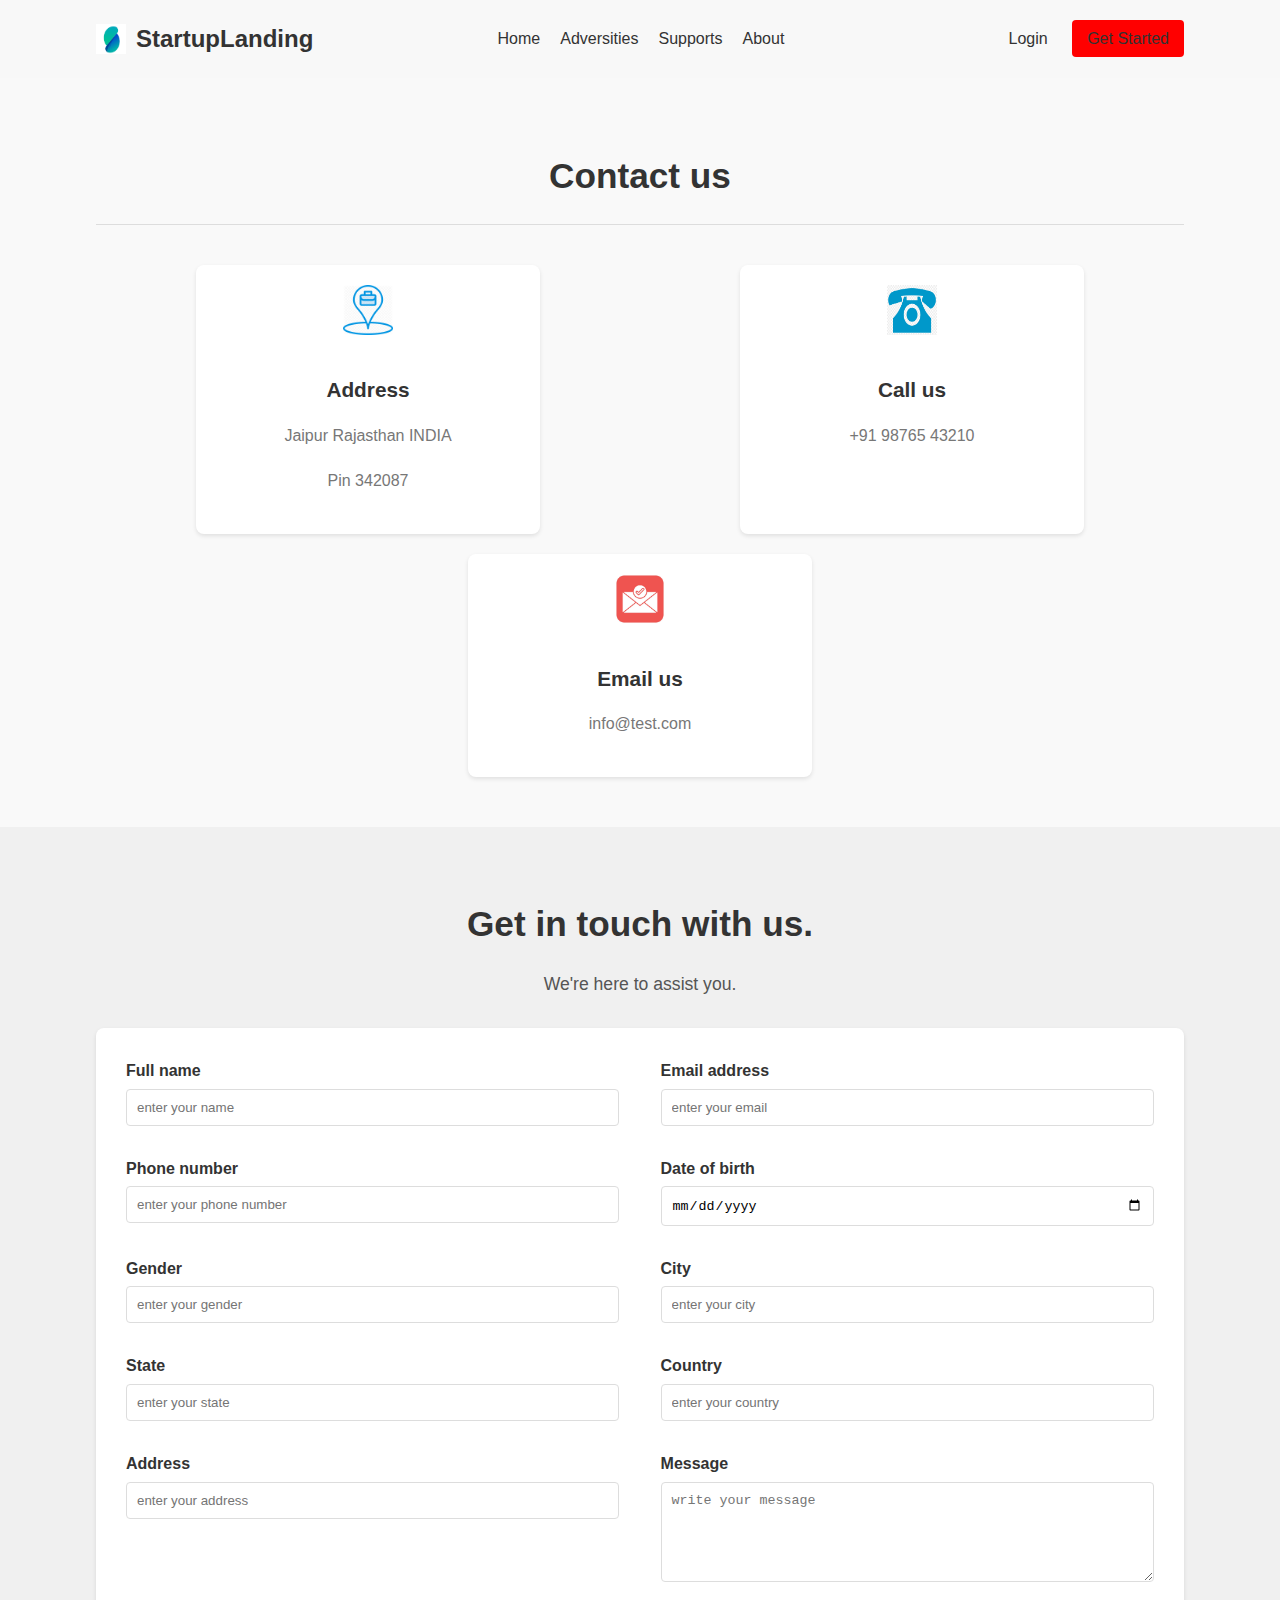
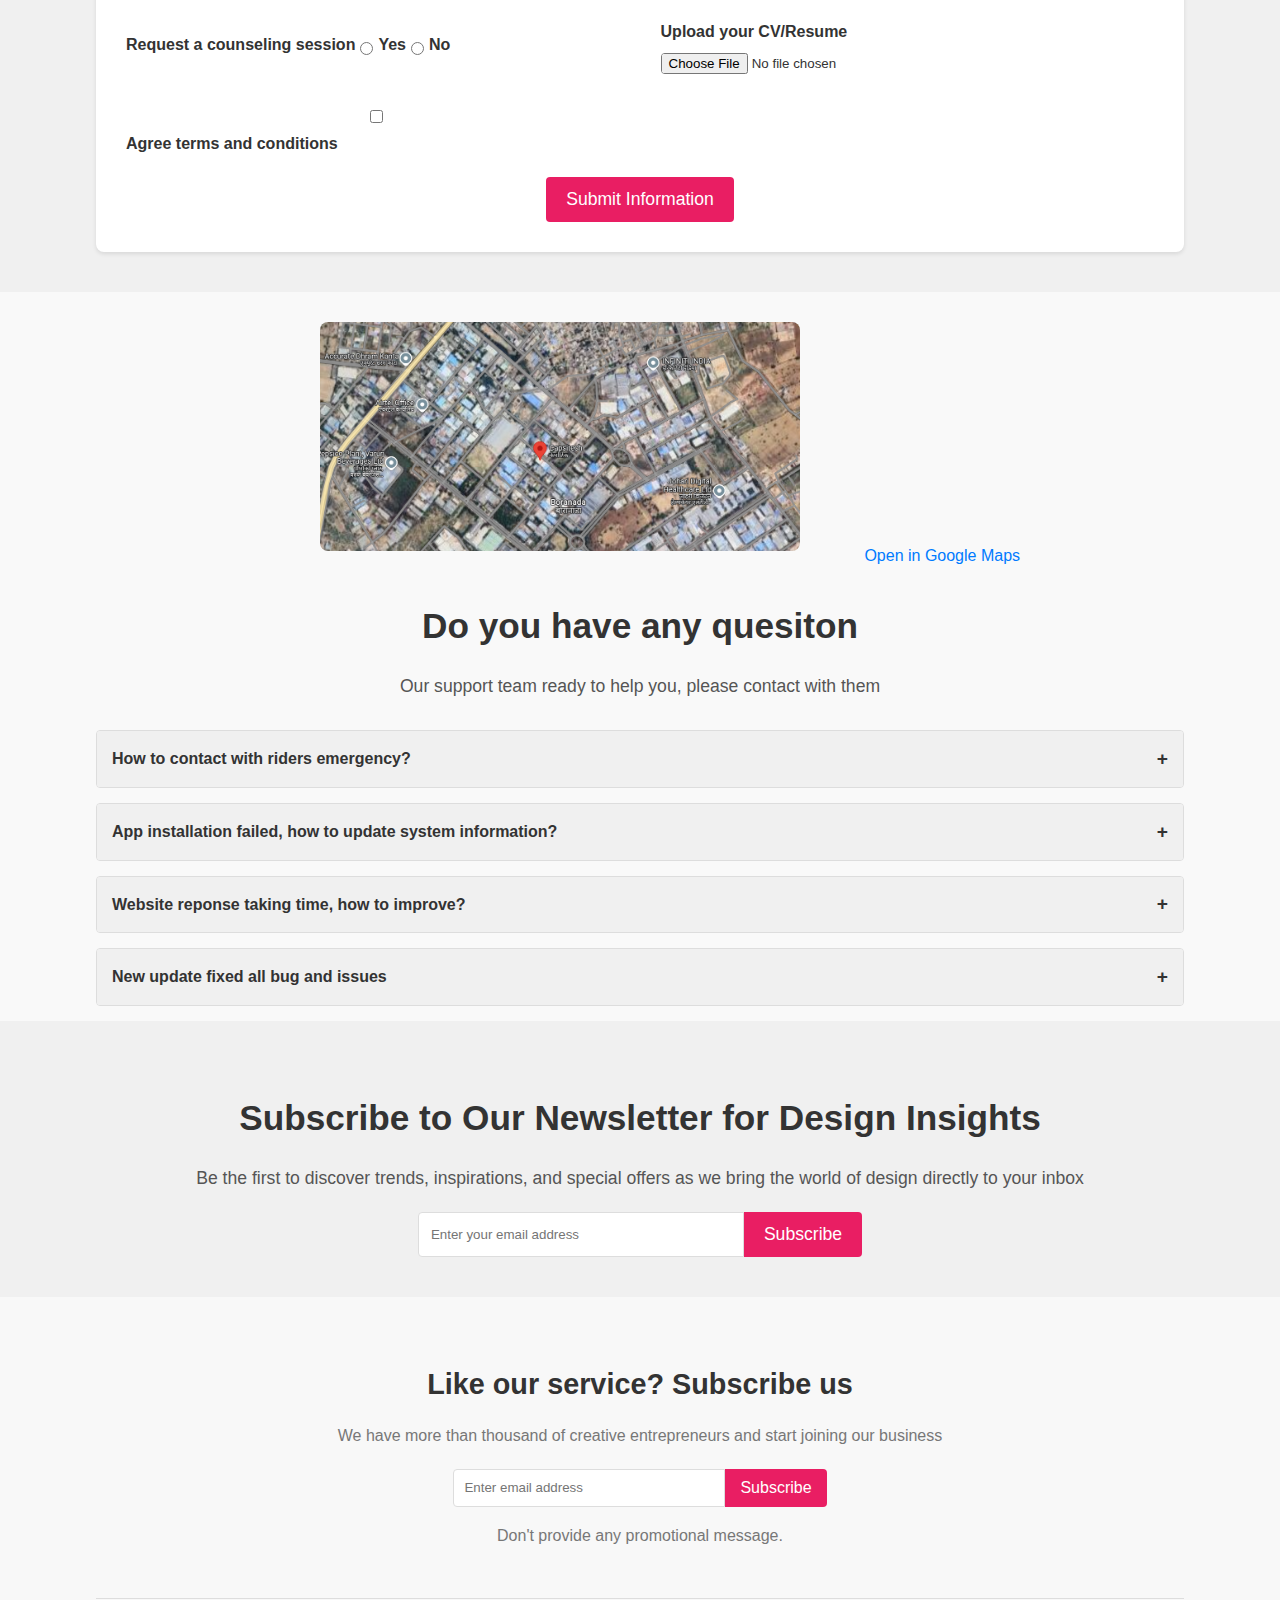
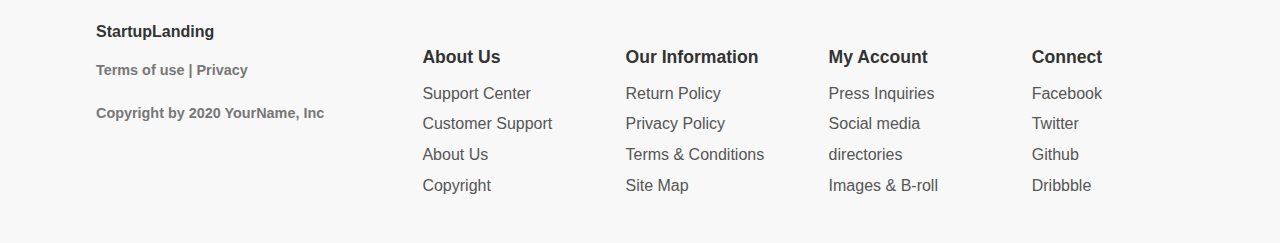
==== contact.html @ 961de713 "Fitst Comment 30-1-25" ====
<!DOCTYPE html>
    <html lang="en">
    <head>
        <meta charset="UTF-8">
        <meta name="viewport" content="width=device-width, initial-scale=1.0">
        <title>Contact Us</title>
        <link rel="stylesheet" href="contact-css.css">
    </head>
    <body>
        <header>
            <div class="container header-container">
                <div class="logo">
                    <img src="logo.png" alt="Company Logo" class="company-logo">
                    StartupLanding
                </div>
                <nav>
                    <ul>
                        <li><a href="#">Home</a></li>
                        <li class="dropdown">
                            <a href="#" class="dropdown-toggle">Adversities</a>
                            <ul class="dropdown-menu">
                                <li><a href="#">Challenge 1</a></li>
                                <li><a href="#">Challenge 2</a></li>
                                <li><a href="#">Challenge 3</a></li>
                            </ul>
                        </li>
                        <li class="dropdown">
                            <a href="#" class="dropdown-toggle">Supports</a>
                            <ul class="dropdown-menu">
                                <li><a href="#">Support 1</a></li>
                                <li><a href="#">Support 2</a></li>
                                <li><a href="#">Support 3</a></li>
                            </ul>
                        </li>
                        <li><a href="#">About</a></li>
                    </ul>
                </nav>
                <div class="auth">
                    <a href="#">Login</a>
                    <a href="#" class="get-started">Get Started</a>
                </div>
            </div>
        </header>
        <section class="contact-section">
            <div class="container">
                <h2>Contact us</h2>
                <hr>
                <div class="contact-info">
                    <div class="info-box">
                        <img src="address.jpg" alt="Address Icon">
                        <h3>Address</h3>
                        <p>Jaipur Rajasthan INDIA</p>
                        <p>Pin 342087</p>
                    </div>
                    <div class="info-box">
                        <img src="call.png" alt="Call Icon">
                        <h3>Call us</h3>
                        <p>+91 98765 43210</p>
                    </div>
                    <div class="info-box">
                        <img src="emaill.jpg" alt="Email Icon">
                        <h3>Email us</h3>
                        <p>info@test.com</p>
                    </div>
                </div>
            </div>
        </section>
        <section class="form-section">
            <div class="container">
                <h2>Get in touch with us.</h2>
                <p>We're here to assist you.</p>
                <form class="contact-form">
                    <div class="form-row">
                        <div class="form-group">
                            <label for="full-name">Full name</label>
                            <input type="text" id="full-name" placeholder="enter your name">
                        </div>
                        <div class="form-group">
                            <label for="email">Email address</label>
                            <input type="email" id="email" placeholder="enter your email">
                        </div>
                    </div>
                    <div class="form-row">
                        <div class="form-group">
                            <label for="phone">Phone number</label>
                            <input type="tel" id="phone" placeholder="enter your phone number">
                        </div>
                        <div class="form-group">
                            <label for="dob">Date of birth</label>
                            <input type="date" id="dob" placeholder="enter your dat-of-birth">
                        </div>
                    </div>
                    <div class="form-row">
                        <div class="form-group">
                            <label for="gender">Gender</label>
                            <input type="text" id="gender" placeholder="enter your gender">
                        </div>
                        <div class="form-group">
                            <label for="city">City</label>
                            <input type="text" id="city" placeholder="enter your city">
                        </div>
                    </div>
                    <div class="form-row">
                        <div class="form-group">
                            <label for="state">State</label>
                            <input type="text" id="state" placeholder="enter your state">
                        </div>
                         <div class="form-group">
                            <label for="country">Country</label>
                            <input type="text" id="country" placeholder="enter your country">
                        </div>
                    </div>
                    <div class="form-row">
                        <div class="form-group">
                            <label for="address">Address</label>
                            <input type="text" id="address" placeholder="enter your address">
                        </div>
                        <div class="form-group">
                            <label for="message">Message</label>
                            <textarea id="message" placeholder="write your message"></textarea>
                        </div>
                    </div>
                    <div class="form-row">
                        <div class="form-group radio-group">
                            <label>Request a counseling session</label>
                            <div class="radio-options">
                                <input type="radio" id="yes" name="counseling" value="yes">
                                <label for="yes">Yes</label>
                                <input type="radio" id="no" name="counseling" value="no">
                                <label for="no">No</label>
                            </div>
                        </div>
                        <div class="form-group file-upload">
                            <label for="cv">Upload your CV/Resume</label>
                            <input type="file" id="cv">
                        </div>
                    </div>
                    <div class="form-group">
                        <input type="checkbox" id="terms">
                        <label for="terms">Agree terms and conditions</label>
                    </div>
                    <button type="submit" class="submit-btn">Submit Information</button>
                </form>
            </div>
        </section>
        <div class="map-container">
            <a href="https://www.google.com/maps" target="_blank">
                <img src="capsitech.png" alt="Map Location">
            </a>
            <a href="https://www.google.com/maps" target="_blank">Open in Google Maps</a>
        </div>
        <div class="container">
            <h2>Do you have any quesiton</h2>
            <p>Our support team ready to help you, please contact with them</p>
            <div class="faq-section">
                <div class="faq-item">
                    <input type="checkbox" id="faq1">
                    <label for="faq1" class="faq-question">How to contact with riders emergency?</label>
                    <div class="faq-answer">Our support team is ready to help you, please contact with them.</div>
                </div>
                <div class="faq-item">
                    <input type="checkbox" id="faq2">
                    <label for="faq2" class="faq-question">App installation failed, how to update system information?</label>
                    <div class="faq-answer">Please check your internet connection and try again. If the problem persists, contact support.</div>
                </div>
                <div class="faq-item">
                    <input type="checkbox" id="faq3">
                    <label for="faq3" class="faq-question">Website reponse taking time, how to improve?</label>
                    <div class="faq-answer">Get your blood tests delivered at the home collect a sample from management news. Get your blood tests delivered at the home collect a sample from management news. Get your blood tests delivered at the home collect a sample from management news. Get your blood tests delivered at the home.</div>
                </div>
                <div class="faq-item">
                    <input type="checkbox" id="faq4">
                    <label for="faq4" class="faq-question">New update fixed all bug and issues</label>
                    <div class="faq-answer">The latest update includes fixes for all known bugs and issues.</div>
                </div>
            </div>
        </div>
        <section class="newsletter-section">
            <div class="container">
                <h2>Subscribe to Our Newsletter for Design Insights</h2>
                <p>Be the first to discover trends, inspirations, and special offers as we bring the world of design directly to your inbox</p>
                <div class="newsletter-form">
                    <input type="email" placeholder="Enter your email address">
                    <button class="subscribe-btn">Subscribe</button>
                </div>
            </div>
        </section>
        <footer>
            <div class="container footer-container">
                <div class="footer-top">
                    <div class="footer-subscribe">
                        <h2>Like our service? Subscribe us</h2>
                        <p>We have more than thousand of creative entrepreneurs and start joining our business</p>
                        <div class="subscribe-form">
                            <input type="email" placeholder="Enter email address">
                            <button class="subscribe-btn">Subscribe</button>
                        </div>
                        <p class="promo-message">Don't provide any promotional message.</p>
                    </div>
                </div>
                <div class="footer-bottom">
                    <div class="footer-logo">
                        StartupLanding
                        <p>Terms of use | Privacy</p>
                        <p>Copyright by 2020 YourName, Inc</p>
                    </div>
                    <div class="footer-links">
                        <div class="footer-column">
                            <h4>About Us</h4>
                            <ul>
                                <li><a href="#">Support Center</a></li>
                                <li><a href="#">Customer Support</a></li>
                                <li><a href="#">About Us</a></li>
                                <li><a href="#">Copyright</a></li>
                            </ul>
                        </div>
                        <div class="footer-column">
                            <h4>Our Information</h4>
                            <ul>
                                <li><a href="#">Return Policy</a></li>
                                <li><a href="#">Privacy Policy</a></li>
                                <li><a href="#">Terms & Conditions</a></li>
                                <li><a href="#">Site Map</a></li>
                            </ul>
                        </div>
                        <div class="footer-column">
                            <h4>My Account</h4>
                            <ul>
                                <li><a href="#">Press Inquiries</a></li>
                                <li><a href="#">Social media</a></li>
                                <li><a href="#">directories</a></li>
                                <li><a href="#">Images & B-roll</a></li>
                            </ul>
                        </div>
                        <div class="footer-column">
                            <h4>Connect</h4>
                            <ul>
                                <li><a href="#">Facebook</a></li>
                                <li><a href="#">Twitter</a></li>
                                <li><a href="#">Github</a></li>
                                <li><a href="#">Dribbble</a></li>
                            </ul>
                        </div>
                    </div>
                </div>
            </div>
        </footer>
    </body>
    </html>
---- contact-css.css ----
/* General Styles */
body {
    font-family: sans-serif;
    margin: 0;
    padding: 0;
    line-height: 1.6;
    background-color: #f9f9f9;
    color: #333;
  }

  .container {
    width: 85%;
    max-width: 1200px;
    margin: 0 auto;
    padding: 0 15px;
  }

  h2 {
    font-size: 2.2em;
    margin-bottom: 15px;
    text-align: center;
  }

  p {
    font-size: 1.1em;
    color: #555;
    text-align: center;
    margin-bottom: 20px;
  }

  hr {
    border: 0;
    border-top: 1px solid #ddd;
    margin: 20px 0;
  }

  /* Header Styles */
  header {
    background: #f8f8f8;
    padding: 20px 0;
  }

  .header-container {
    display: flex;
    justify-content: space-between;
    align-items: center;
  }

  .logo {
    font-size: 1.5em;
    font-weight: bold;
    display: flex;
    align-items: center;
  }

  .company-logo {
    width: 30px;
    height: 30px;
    margin-right: 10px;
  }

  nav ul {
    list-style: none;
    padding: 0;
    margin: 0;
    display: flex;
  }

  nav ul li {
    margin-right: 20px;
    position: relative;
  }

  nav ul li a {
    text-decoration: none;
    color: #333;
  }

  .dropdown-menu {
    list-style: none;
    padding: 0;
    margin: 0;
    position: absolute;
    top: 100%;
    left: 0;
    background: #fff;
    border: 1px solid #ddd;
    border-radius: 4px;
    display: none;
    z-index: 10;
  }

  .dropdown:hover .dropdown-menu {
    display: block;
  }

  .dropdown-menu li {
    margin: 0;
  }

  .dropdown-menu li a {
    display: block;
    padding: 10px 15px;
    text-decoration: none;
    color: #333;
  }

  .dropdown-menu li a:hover {
    background: #f0f0f0;
  }

  .auth a {
    text-decoration: none;
    color: #333;
    margin-left: 20px;
  }

  .get-started {
    background: red;
    color: #fff;
    padding: 10px 15px;
    border-radius: 4px;
  }

  /* Contact Section Styles */
  .contact-section {
    padding: 40px 0;
  }

  .contact-info {
    display: flex;
    justify-content: space-around;
    flex-wrap: wrap;
    margin-top: 30px;
  }

  .info-box {
    text-align: center;
    padding: 20px;
    margin: 10px;
    border-radius: 8px;
    background-color: #fff;
    box-shadow: 0 2px 4px rgba(0, 0, 0, 0.1);
    width: 28%;
  }

  .info-box img {
    width: 50px;
    height: 50px;
    margin-bottom: 10px;
  }

  .info-box h3 {
    font-size: 1.3em;
    margin-bottom: 10px;
  }

  .info-box p {
    font-size: 1em;
    color: #777;
  }

  /* Form Section Styles */
  .form-section {
    padding: 40px 0;
    background-color: #f0f0f0;
  }

  .contact-form {
    margin-top: 30px;
    background-color: #fff;
    padding: 30px;
    border-radius: 8px;
    box-shadow: 0 2px 4px rgba(0, 0, 0, 0.1);
  }

  .form-row {
    display: flex;
    flex-wrap: wrap;
    justify-content: space-between;
    margin-bottom: 15px;
  }

  .form-group {
    width: 48%;
    margin-bottom: 15px;
  }

  .form-group label {
    display: block;
    margin-bottom: 5px;
    font-weight: bold;
  }

  .form-group input,
  .form-group textarea {
    width: 100%;
    padding: 10px;
    border: 1px solid #ddd;
    border-radius: 4px;
    box-sizing: border-box;
  }

  .form-group textarea {
    height: 100px;
  }

  .radio-group {
    display: flex;
    align-items: center;
  }

  .radio-options {
    display: flex;
    align-items: center;
  }

  .radio-options input {
    margin-right: 5px;
  }

  .file-upload input {
    border: none;
    padding: 0;
  }

  .submit-btn {
    background-color: #e91e63;
    color: #fff;
    padding: 12px 20px;
    border: none;
    border-radius: 4px;
    cursor: pointer;
    font-size: 1.1em;
    display: block;
    margin: 20px auto 0;
  }

  /* Map Container Styles */
  .map-container {
    text-align: center;
    margin: 30px 0;
  }

  .map-container img {
    width: 80%;
    max-width: 600px;
    height: auto;
    border-radius: 8px;
    margin-bottom: 10px;
  }

  .map-container a {
    display: inline-block;
    text-decoration: none;
    color: #007bff;
  }

  /* FAQ Section Styles */
  .faq-section {
    margin-top: 30px;
  }

  .faq-item {
    margin-bottom: 15px;
    border: 1px solid #ddd;
    border-radius: 4px;
    overflow: hidden;
  }

  .faq-question {
    display: block;
    padding: 15px;
    background-color: #f0f0f0;
    cursor: pointer;
    font-weight: bold;
    position: relative;
  }

  .faq-question::before {
    content: '+';
    position: absolute;
    right: 15px;
    top: 50%;
    transform: translateY(-50%);
    font-size: 1.2em;
  }

  .faq-item input[type="checkbox"] {
    display: none;
  }

  .faq-item input[type="checkbox"]:checked + .faq-question::before {
    content: '-';
  }

  .faq-answer {
    padding: 15px;
    background-color: #fff;
    display: none;
  }

  .faq-item input[type="checkbox"]:checked + .faq-question + .faq-answer {
    display: block;
  }

  /* Newsletter Section Styles */
  .newsletter-section {
    padding: 40px 0;
    background-color: #f0f0f0;
  }

  .newsletter-form {
    display: flex;
    justify-content: center;
    margin-top: 20px;
  }

  .newsletter-form input {
    padding: 12px;
    border: 1px solid #ddd;
    border-radius: 4px 0 0 4px;
    width: 300px;
  }

  .newsletter-form button {
    background-color: #e91e63;
    color: #fff;
    padding: 12px 20px;
    border: none;
    border-radius: 0 4px 4px 0;
    cursor: pointer;
    font-size: 1.1em;
  }

  /* Footer Styles */
  footer {
    background-color: #f8f8f8;
    padding: 40px 0;
  }

  .footer-container {
    display: flex;
    flex-direction: column;
  }

  .footer-top {
    display: flex;
    justify-content: center;
    margin-bottom: 30px;
  }

  .footer-subscribe {
    text-align: center;
    width: 70%;
  }

  .footer-subscribe h2 {
    font-size: 1.8em;
    margin-bottom: 10px;
  }

  .footer-subscribe p {
    font-size: 1em;
    color: #777;
    margin-bottom: 20px;
  }

  .subscribe-form {
    display: flex;
    justify-content: center;
    margin-bottom: 10px;
  }

  .subscribe-form input {
    padding: 10px;
    border: 1px solid #ddd;
    border-radius: 4px 0 0 4px;
    width: 250px;
  }

  .subscribe-form button {
    background-color: #e91e63;
    color: #fff;
    padding: 10px 15px;
    border: none;
    border-radius: 0 4px 4px 0;
    cursor: pointer;
    font-size: 1em;
  }

  .promo-message {
    font-size: 0.9em;
    color: #999;
    text-align: center;
  }

  .footer-bottom {
    display: flex;
    justify-content: space-between;
    flex-wrap: wrap;
    padding-top: 20px;
    border-top: 1px solid #ddd;
  }

  .footer-logo {
    width: 25%;
    font-weight: bold;
  }

  .footer-logo p {
    font-size: 0.9em;
    color: #777;
    text-align: left;
  }

  .footer-links {
    display: flex;
    justify-content: space-between;
    width: 70%;
  }

  .footer-column {
    width: 20%;
  }

  .footer-column h4 {
    font-size: 1.1em;
    margin-bottom: 10px;
  }

  .footer-column ul {
    list-style: none;
    padding: 0;
    margin: 0;
  }

  .footer-column ul li {
    margin-bottom: 5px;
  }

  .footer-column ul li a {
    text-decoration: none;
    color: #555;
  }

  /* Responsive Design */
  @media (max-width: 768px) {
    .container {
      width: 95%;
    }

    .header-container,
    .contact-info,
    .form-row,
    .footer-top,
    .footer-bottom,
    .footer-links {
      flex-direction: column;
      align-items: center;
    }

    .info-box {
      width: 90%;
    }

    .form-group {
      width: 100%;
    }

    .footer-subscribe {
      width: 90%;
    }

    .footer-logo,
    .footer-links,
    .footer-column {
      width: 100%;
      text-align: center;
      margin-bottom: 20px;
    }
    .newsletter-form input {
      width: 80%;
    }
  }
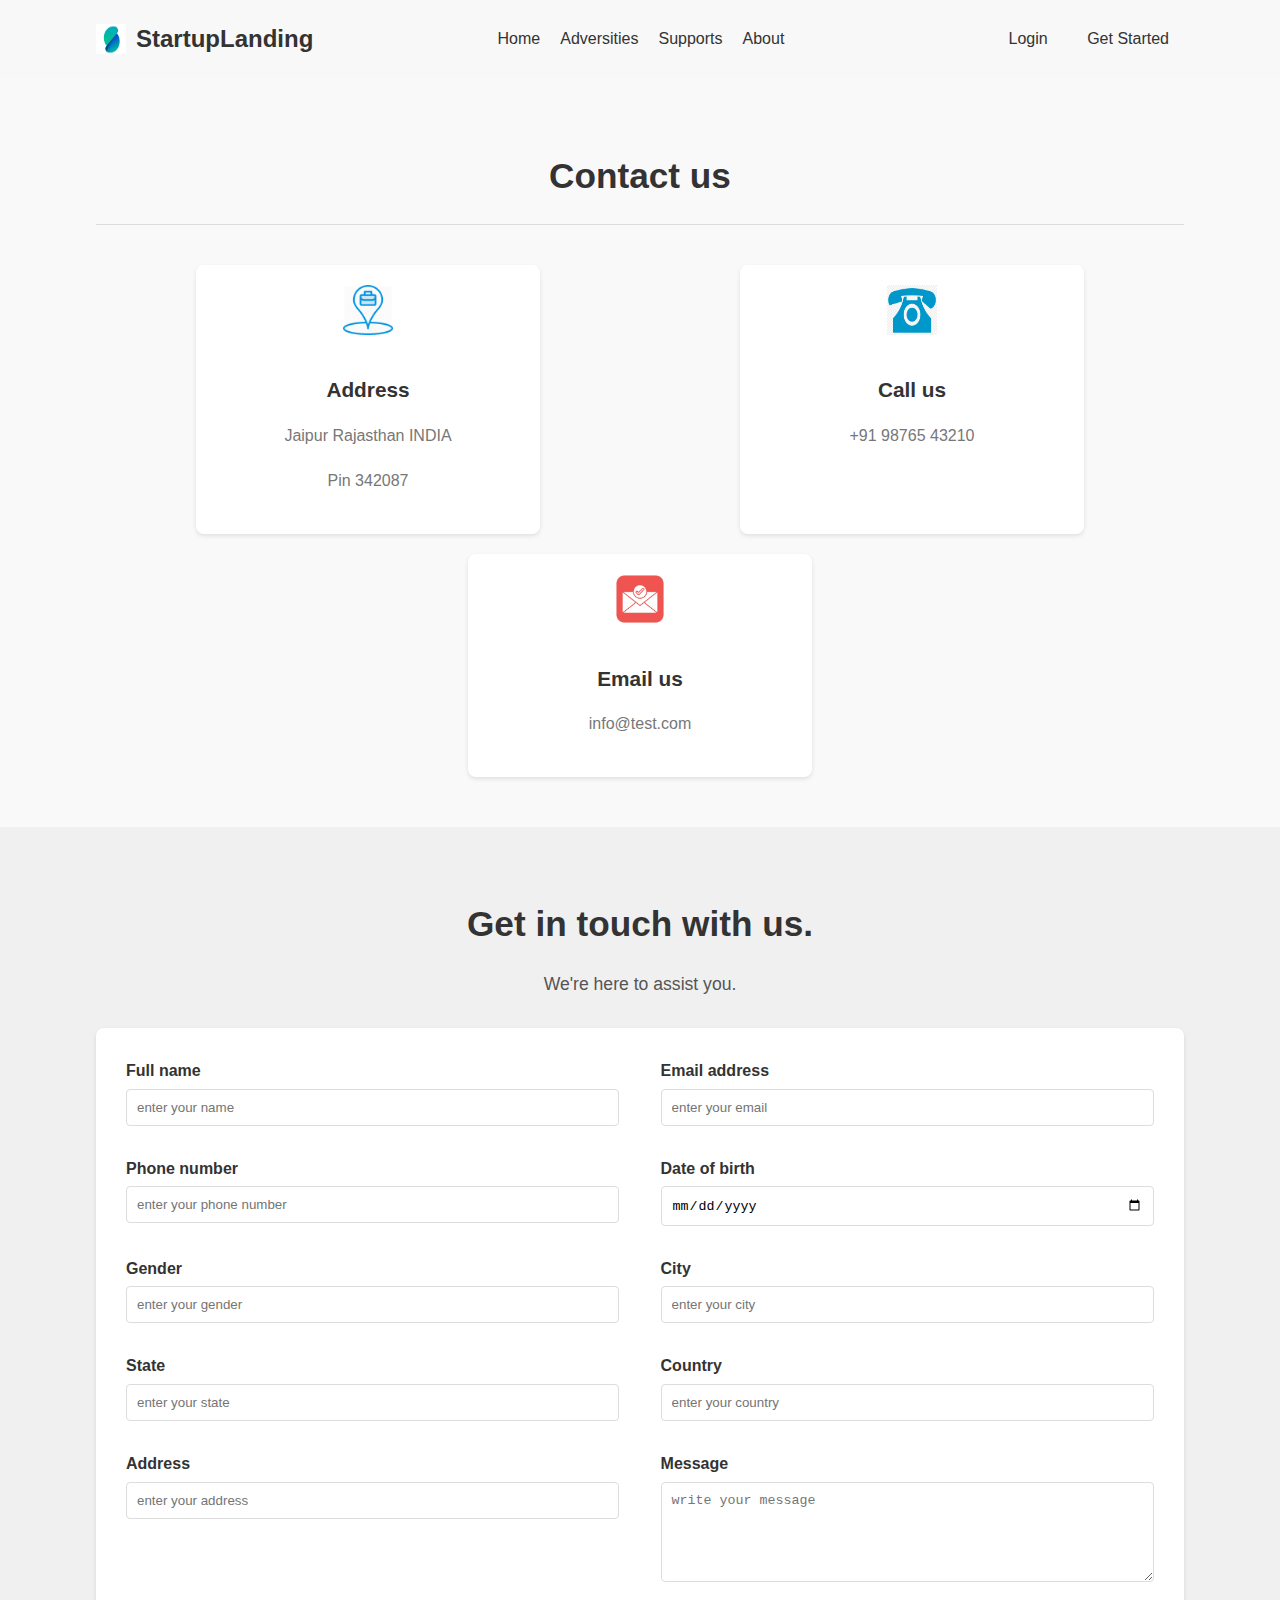
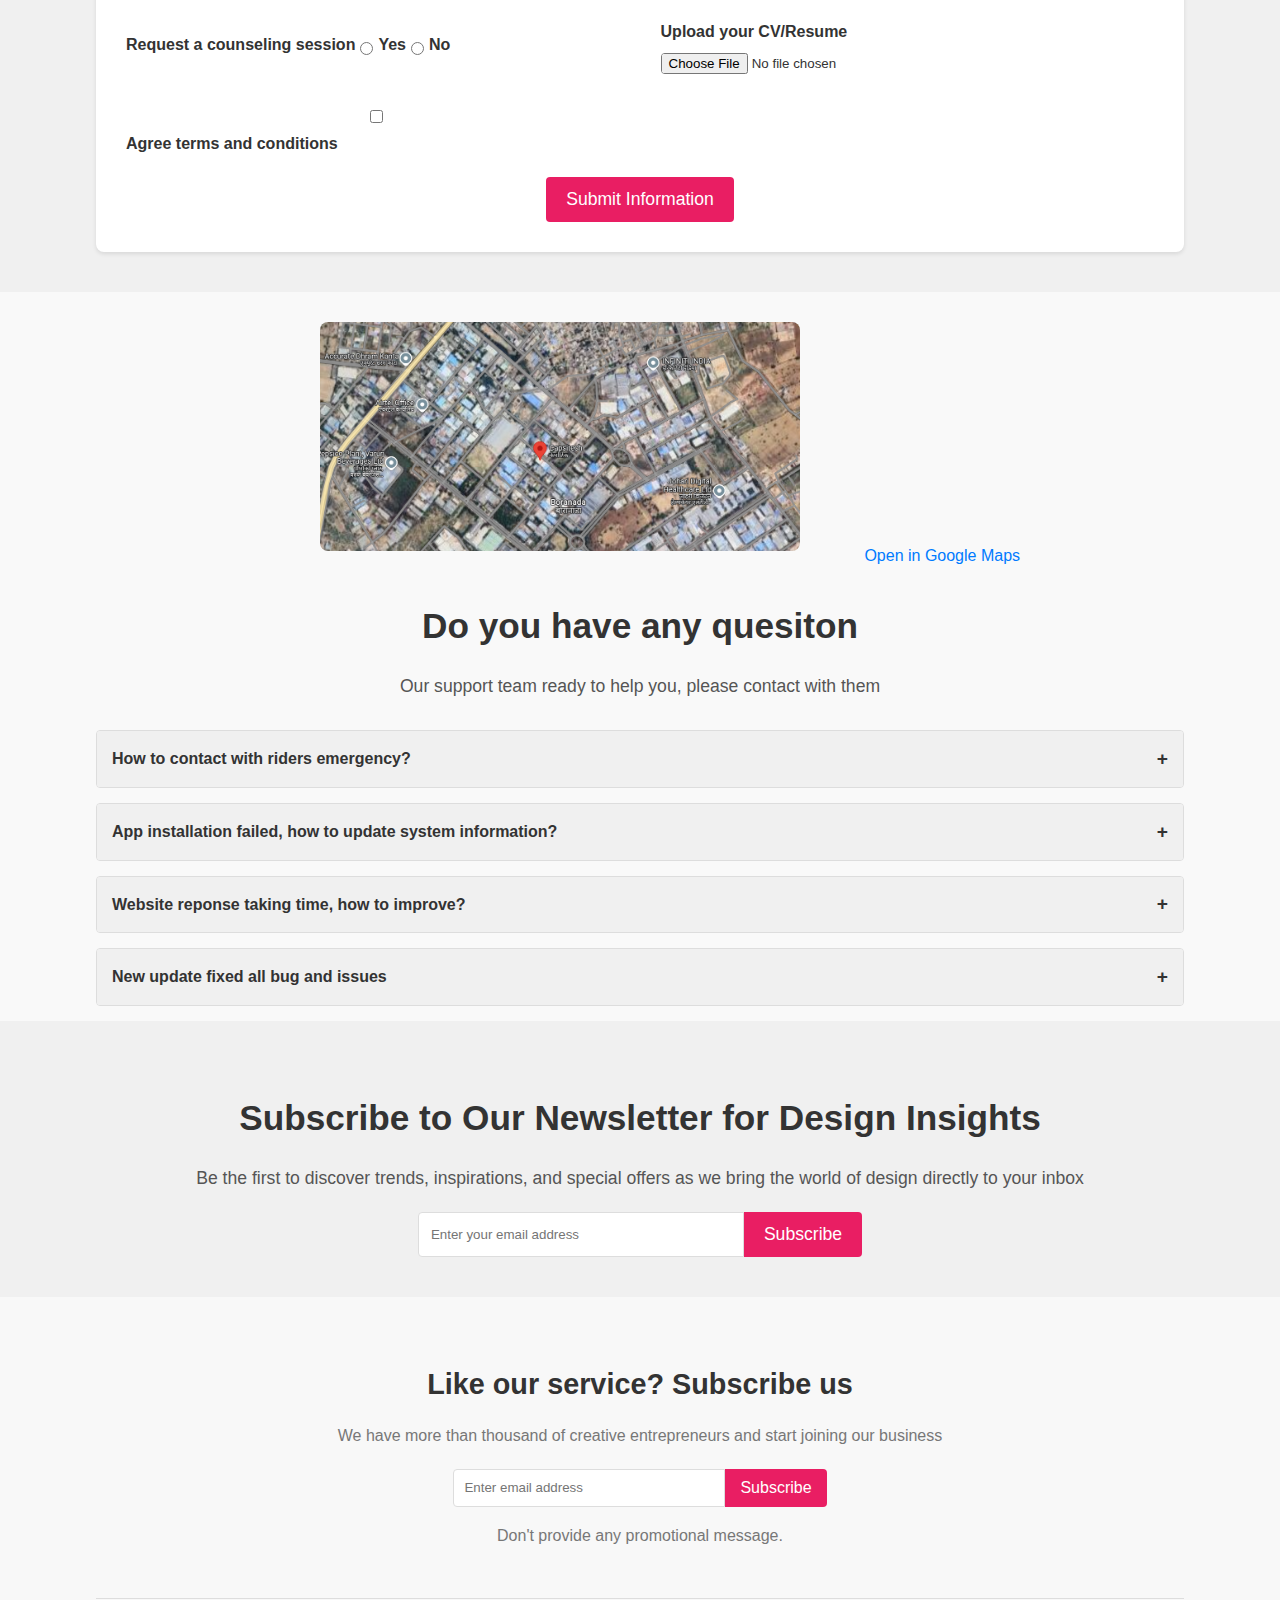
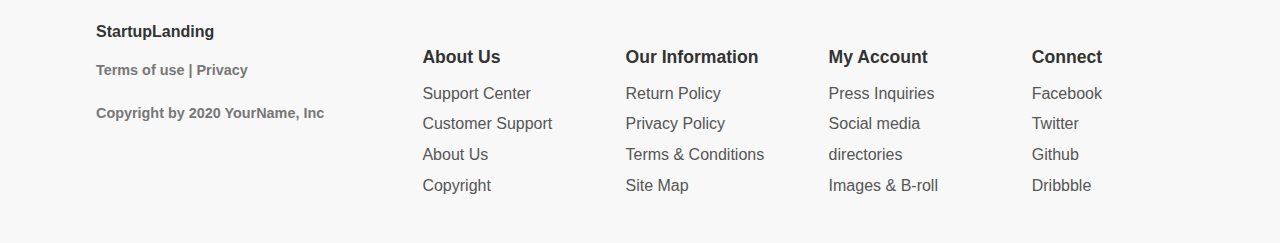
==== commit 7c705303: "eaight Comment 30-1-25" ====
--- a/contact.html
+++ b/contact.html
@@ -1,4 +1,5 @@
-<!DOCTYPE html>
+
+    <!DOCTYPE html>
     <html lang="en">
     <head>
         <meta charset="UTF-8">
@@ -10,12 +11,12 @@
         <header>
             <div class="container header-container">
                 <div class="logo">
-                    <img src="logo.png" alt="Company Logo" class="company-logo">
+                    <img src="assets/logo.png" alt="Company Logo" class="company-logo">
                     StartupLanding
                 </div>
                 <nav>
                     <ul>
-                        <li><a href="#">Home</a></li>
+                        <li><a href="index.html">Home</a></li>
                         <li class="dropdown">
                             <a href="#" class="dropdown-toggle">Adversities</a>
                             <ul class="dropdown-menu">
@@ -47,18 +48,18 @@
                 <hr>
                 <div class="contact-info">
                     <div class="info-box">
-                        <img src="address.jpg" alt="Address Icon">
+                        <img src="assets/address.jpg" alt="Address Icon">
                         <h3>Address</h3>
                         <p>Jaipur Rajasthan INDIA</p>
                         <p>Pin 342087</p>
                     </div>
                     <div class="info-box">
-                        <img src="call.png" alt="Call Icon">
+                        <img src="assets/call.png" alt="Call Icon">
                         <h3>Call us</h3>
                         <p>+91 98765 43210</p>
                     </div>
                     <div class="info-box">
-                        <img src="emaill.jpg" alt="Email Icon">
+                        <img src="assets/emaill.jpg" alt="Email Icon">
                         <h3>Email us</h3>
                         <p>info@test.com</p>
                     </div>
@@ -69,55 +70,55 @@
             <div class="container">
                 <h2>Get in touch with us.</h2>
                 <p>We're here to assist you.</p>
-                <form class="contact-form">
+                <form class="contact-form" id="contactForm">
                     <div class="form-row">
                         <div class="form-group">
                             <label for="full-name">Full name</label>
-                            <input type="text" id="full-name" placeholder="enter your name">
+                            <input type="text" id="full-name" placeholder="enter your name" required>
                         </div>
                         <div class="form-group">
                             <label for="email">Email address</label>
-                            <input type="email" id="email" placeholder="enter your email">
+                            <input type="email" id="email" placeholder="enter your email" required>
                         </div>
                     </div>
                     <div class="form-row">
                         <div class="form-group">
                             <label for="phone">Phone number</label>
-                            <input type="tel" id="phone" placeholder="enter your phone number">
+                            <input type="tel" id="phone" placeholder="enter your phone number" required>
                         </div>
                         <div class="form-group">
                             <label for="dob">Date of birth</label>
-                            <input type="date" id="dob" placeholder="enter your dat-of-birth">
+                            <input type="date" id="dob" placeholder="enter your dat-of-birth" required>
                         </div>
                     </div>
                     <div class="form-row">
                         <div class="form-group">
                             <label for="gender">Gender</label>
-                            <input type="text" id="gender" placeholder="enter your gender">
+                            <input type="text" id="gender" placeholder="enter your gender" required>
                         </div>
                         <div class="form-group">
                             <label for="city">City</label>
-                            <input type="text" id="city" placeholder="enter your city">
+                            <input type="text" id="city" placeholder="enter your city" required>
                         </div>
                     </div>
                     <div class="form-row">
                         <div class="form-group">
                             <label for="state">State</label>
-                            <input type="text" id="state" placeholder="enter your state">
+                            <input type="text" id="state" placeholder="enter your state" required>
                         </div>
                          <div class="form-group">
                             <label for="country">Country</label>
-                            <input type="text" id="country" placeholder="enter your country">
+                            <input type="text" id="country" placeholder="enter your country" required>
                         </div>
                     </div>
                     <div class="form-row">
                         <div class="form-group">
                             <label for="address">Address</label>
-                            <input type="text" id="address" placeholder="enter your address">
+                            <input type="text" id="address" placeholder="enter your address" required>
                         </div>
                         <div class="form-group">
                             <label for="message">Message</label>
-                            <textarea id="message" placeholder="write your message"></textarea>
+                            <textarea id="message" placeholder="write your message" required></textarea>
                         </div>
                     </div>
                     <div class="form-row">
@@ -136,7 +137,7 @@
                         </div>
                     </div>
                     <div class="form-group">
-                        <input type="checkbox" id="terms">
+                        <input type="checkbox" id="terms" required>
                         <label for="terms">Agree terms and conditions</label>
                     </div>
                     <button type="submit" class="submit-btn">Submit Information</button>
@@ -245,5 +246,29 @@
                 </div>
             </div>
         </footer>
+    
+    <script>
+        document.getElementById('contactForm').addEventListener('submit', function(event) {
+            let fullName = document.getElementById('full-name').value;
+            let email = document.getElementById('email').value;
+            let phone = document.getElementById('phone').value;
+            let dob = document.getElementById('dob').value;
+            let gender = document.getElementById('gender').value;
+            let city = document.getElementById('city').value;
+            let state = document.getElementById('state').value;
+            let country = document.getElementById('country').value;
+            let address = document.getElementById('address').value;
+            let message = document.getElementById('message').value;
+            let terms = document.getElementById('terms').checked;
+
+            if (!fullName || !email || !phone || !dob || !gender || !city || !state || !country || !address || !message || !terms) {
+                alert('Please fill in all required fields.');
+                event.preventDefault();
+            }
+            else {
+                alert('Contact form submitted!');
+            }
+        });
+    </script>
     </body>
     </html>
--- a/contact-css.css
+++ b/contact-css.css
@@ -116,7 +116,7 @@
   }
 
   .get-started {
-    background: red;
+    /* background: rgb(33, 32, 32); */
     color: #fff;
     padding: 10px 15px;
     border-radius: 4px;
